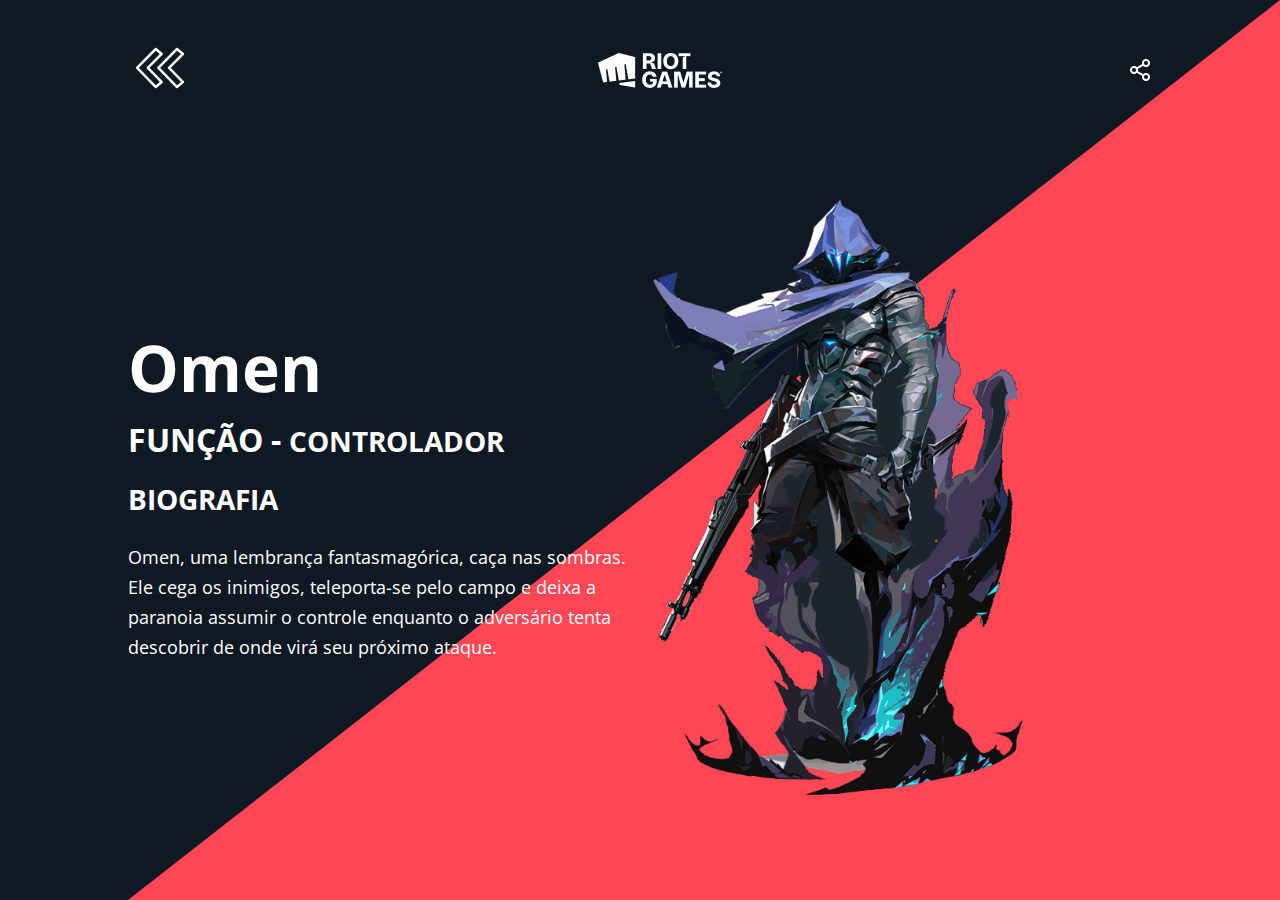
==== omen.html @ db628eba "adicionado paginas secundarias" ====
<!DOCTYPE html>
<html lang="pt-br">
<head>
    
    <meta charset="UTF-8">
    <meta name="viewport" content="width=device-width, initial-scale=1.0">
    <title>Valorant</title>
    <link rel="shortcut icon" href="./img/icon.png" type="image/x-icon">
    <link rel="stylesheet" href="style.css">
    <link rel="preconnect" href="https://fonts.googleapis.com">
    <link rel="preconnect" href="https://fonts.gstatic.com" crossorigin>
    <link href="https://fonts.googleapis.com/css2?family=Open+Sans:wght@400;600;800&display=swap" rel="stylesheet">

</head>
<body>
    <main class="vetor">
        <div class="container">
            <div class="cabecalho">
                <a href="/"><img src="img/btn-voltar.png" alt="logo"></a>
                <img src="img/Group-1.png" alt="">
                <img src="img/share-2.png" alt="">
            </div>
            <div class="conteudo">
                <div class="sub-conteudo">
                    <h1 class="person-nome">Omen</h1>
                    <h2 class="person-funcao">FUNÇÃO - <span class="person-funcao-resp">CONTROLADOR</span></h2>

                    <h3 class="person-bio">BIOGRAFIA</h3>
                    <p class="person-bio-resp">Omen, uma lembrança fantasmagórica, caça nas sombras. Ele cega os inimigos, teleporta-se pelo campo e deixa a paranoia assumir o controle enquanto o adversário tenta descobrir de onde virá seu próximo ataque.</p>
                </div>
                <div class="personagem">
                    <img class="person" src="img/omen.png" alt="personagem-capa">
                </div>
            </div>
        </div>
    </main>
</body>
</html>
---- style.css ----
body{
    margin: 0px auto;
    padding: 0px;
    box-sizing: border-box;
    background-color: #0F1923;
    height: 100vh;
    font-family: 'Open Sans', sans-serif;
}

.vetor {
  width: 0px;
  height: 0px;
  border-top: 100vh solid transparent;
  border-bottom: 0px solid transparent;
  border-right: 90vw solid #FF4655;
  border-left: 10vw solid transparent;
  box-sizing: border-box;
}

.container{
    top: 0;
    position: absolute;
    width: 80%;
    height: 100vh;
}

.cabecalho{
    height: 10vh;
    display: flex;
    justify-content: space-between;
    align-items: center;

}

.cabecalho img{
    padding-top: 50px;
}

.conteudo{
    width: 100%;
    height: 90vh;
    display: grid;
    grid-template-columns: 1fr 1fr;
    justify-content: space-between;
    display: flex;
    align-items: center;
}

.galeria{
    padding-top: 30px;
    width: 70%;
    display: flex;
}

.personagens{
    display: flex;
    flex-direction: column;
    text-align: center;
    margin-right: 50px;
}
.personagens a{
    text-decoration: none;
    display: inline-block
}

.personagens span{
    padding: 10px;
    font-size: 24px;
    color: white;
    font-weight: 600;
    line-height: 32px;
    text-align: center;
}

.img-pesonagem {
    position: relative;
    clip-path: polygon(15% 0, 100% 0, 100% 50%, 100% 100%, 0 100%, 0 15%);
    background: #ff4656;
    border: 1.5px solid #fff;
    transition: all 0.3s ease-out;
    cursor: pointer;
    width: 100%;
}
  
.img-pesonagem:hover {
    transform: scale(1) translate(-15px, -15px);
    clip-path: polygon(0 0, 100% 0, 100% 50%, 100% 100%, 0 100%, 0% 50%);
}
  
.img-group {
    display: flex;
    justify-content: center;
    align-items: center;
    position: relative;
}
  
.img-border {
    position: absolute;
    background: #fff;
    width: 100%;
    height: 100%;
    left: -15px;
    top: -15px;
    clip-path: polygon(20% 0, 100% 0, 100% 80%, 80% 100%, 0 100%, 0 20%);
}
  
.img-border::after {
    content: "";
    position: absolute;
    background: #1f2326;
    width: 98.5%;
    height: 98.5%;
    left: 1px;
    top: 1px;
    clip-path: polygon(20% 0, 100% 0, 100% 80%, 80% 100%, 0 100%, 0 20%);
}
  
.personagem{
    display: flex;
}

.personagem-capa{
   width: 100%;
}

.person{
    width: 80%;
}

.person-nome{
    color: white;
    font-size: 64px;
    line-height: 30px;
}

.person-funcao{
    color: white;
    font-size: 32px;
    line-height: 30px;
}

.person-funcao-resp{
    color: white;
    font-size: 28px;
    line-height: 30px;
}

.person-bio{
    color: white;
    font-size: 28px;
    line-height: 30px;
}

.person-bio-resp{
    color: white;
    font-size: 18px;
    line-height: 30px;
    width: 50ch;
}
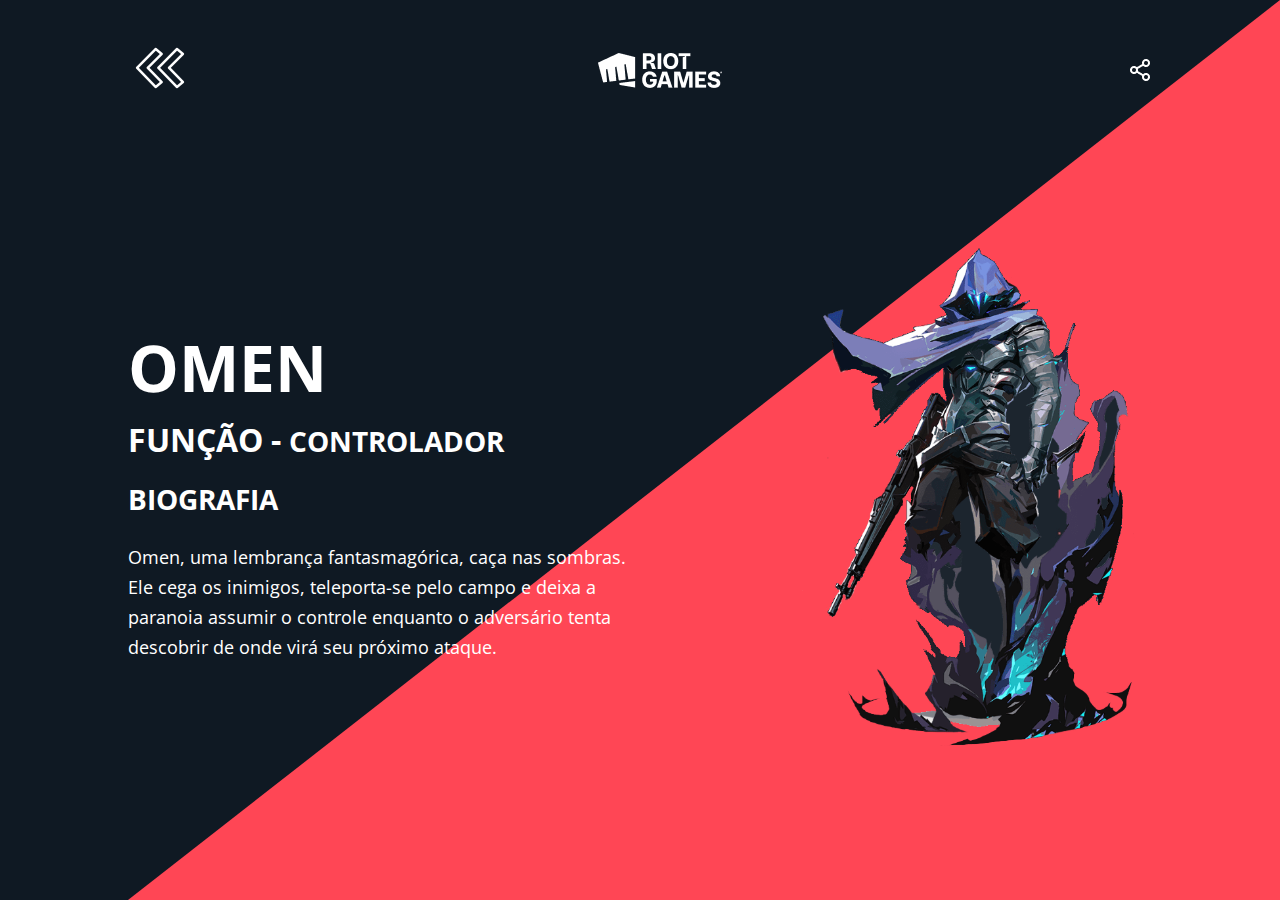
==== commit 38612e0e: "correcao btn voltar" ====
--- a/omen.html
+++ b/omen.html
@@ -4,7 +4,7 @@
     
     <meta charset="UTF-8">
     <meta name="viewport" content="width=device-width, initial-scale=1.0">
-    <title>Valorant</title>
+    <title>OMEN</title>
     <link rel="shortcut icon" href="./img/icon.png" type="image/x-icon">
     <link rel="stylesheet" href="style.css">
     <link rel="preconnect" href="https://fonts.googleapis.com">
@@ -16,13 +16,13 @@
     <main class="vetor">
         <div class="container">
             <div class="cabecalho">
-                <a href="/"><img src="img/btn-voltar.png" alt="logo"></a>
+                <a href="./"><img src="img/btn-voltar.png" alt="logo"></a>
                 <img src="img/Group-1.png" alt="">
                 <img src="img/share-2.png" alt="">
             </div>
             <div class="conteudo">
                 <div class="sub-conteudo">
-                    <h1 class="person-nome">Omen</h1>
+                    <h1 class="person-nome">OMEN</h1>
                     <h2 class="person-funcao">FUNÇÃO - <span class="person-funcao-resp">CONTROLADOR</span></h2>
 
                     <h3 class="person-bio">BIOGRAFIA</h3>
--- a/style.css
+++ b/style.css
@@ -124,7 +124,7 @@
 }
 
 .person{
-    width: 80%;
+    width: 350px;
 }
 
 .person-nome{
